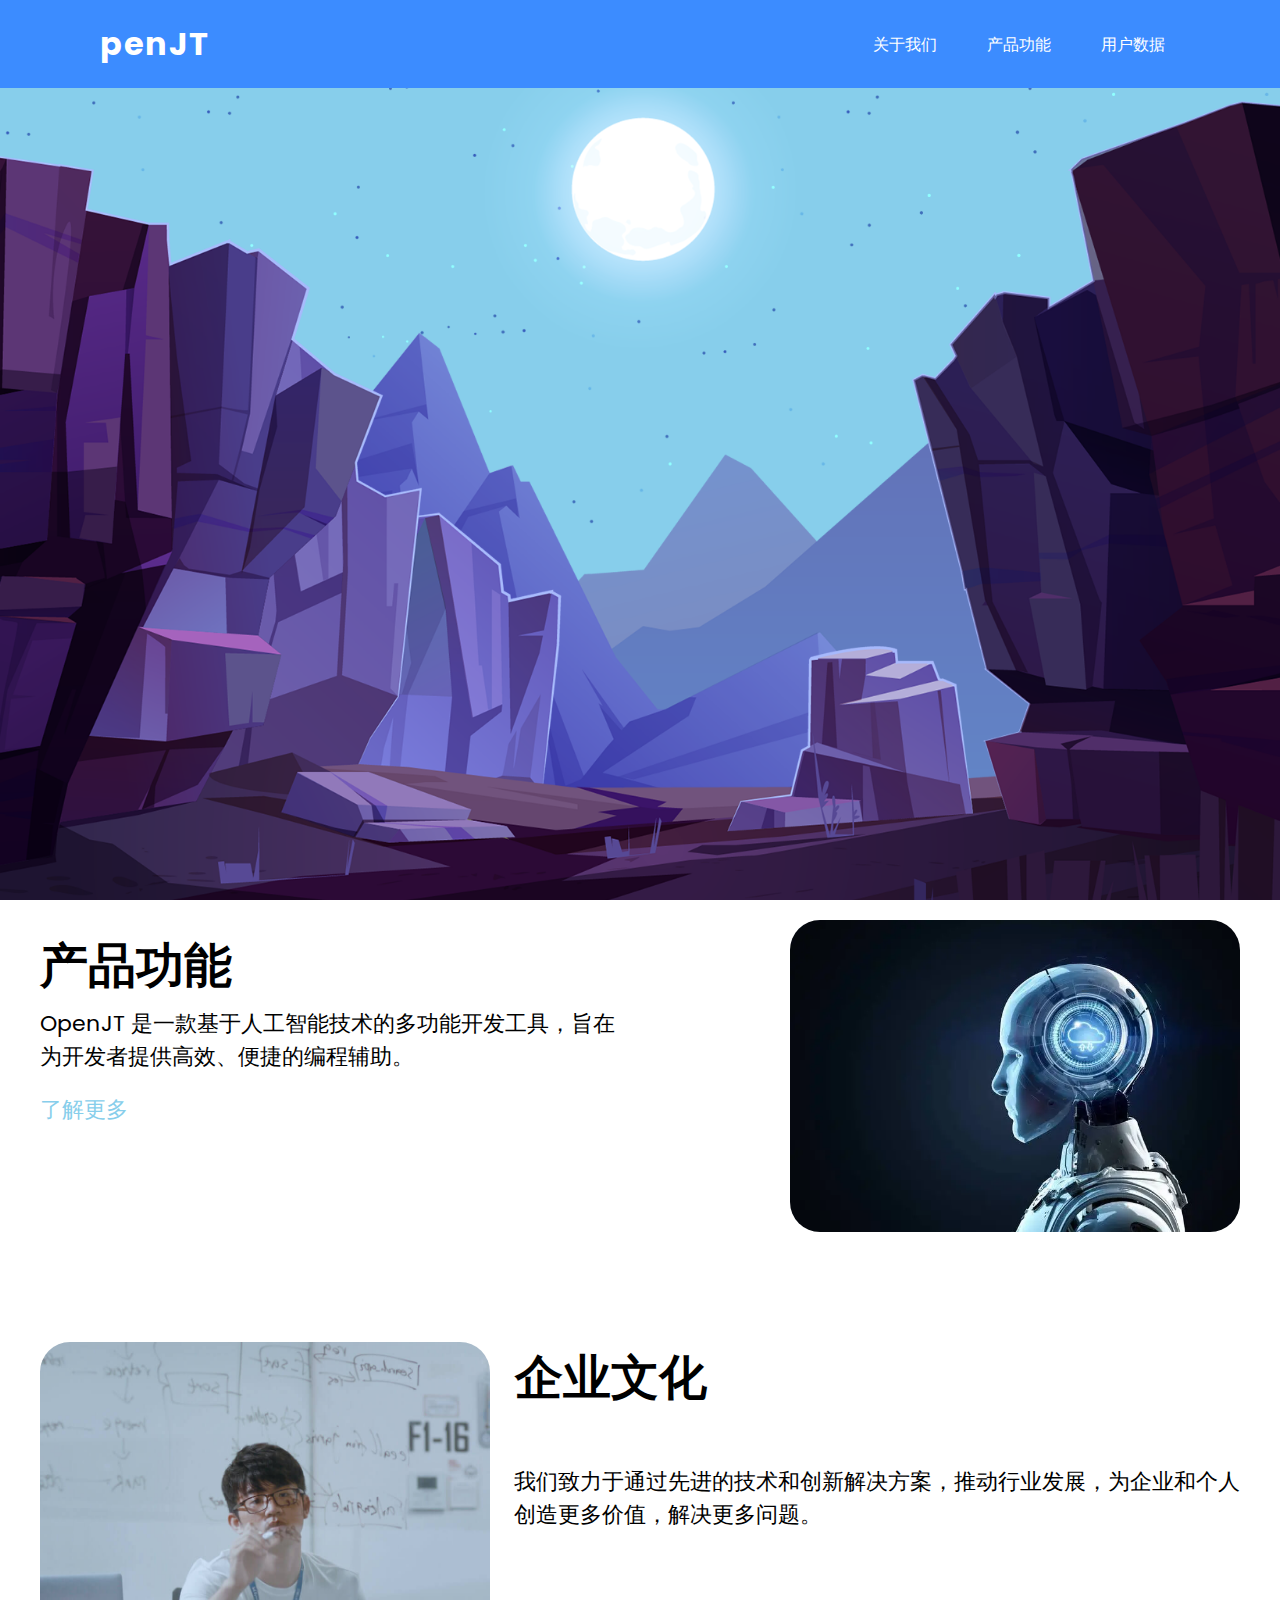
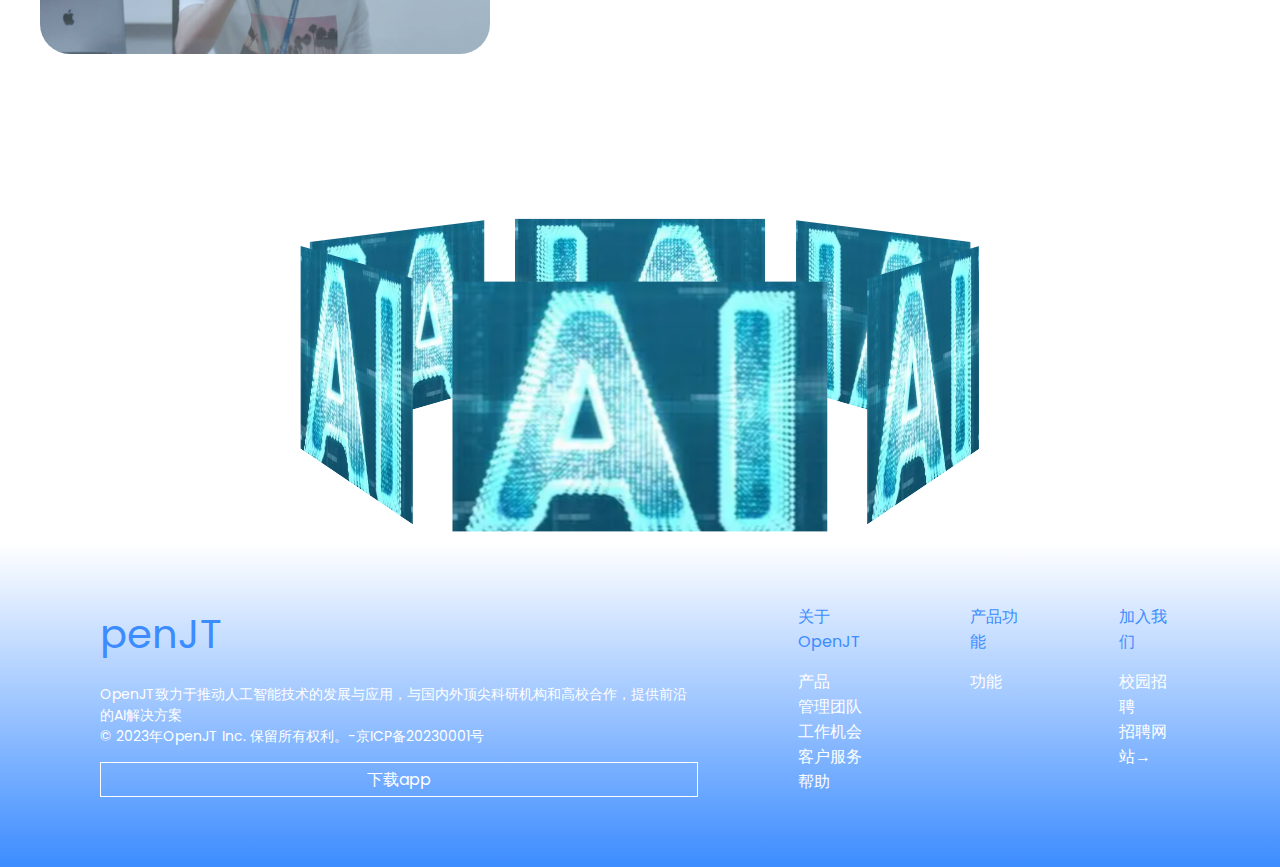
==== index.html @ 79450a0f "first commit" ====
<!DOCTYPE html>
<html lang="en">

<head>
  <meta charset="UTF-8">
  <meta name="viewport" content="width=device-width, initial-scale=1.0">
  <title>OpenJT</title>
  <link rel="stylesheet" href="style.css">

  <link rel="stylesheet" href="https://i.icomoon.io/public/temp/beb28ce70c/UntitledProject/style.css">

</head>

<body>
  <!-- 导航栏部分开始 -->
  <header id="nav">
    <a href="#" class="logo"><span class="icon-aperture-alt"></span>penJT</a>
    <ul>
      <li><a href="index.html">关于我们</a></li>
      <li><a href="function.html">产品功能</a></li>
      <li><a href="user.html">用户数据</a></li>

    </ul>
  </header>
  <!-- 导航栏部分结束 -->
  <!-- 视差滚动部分开始 -->
  <section class="scorll">
    <img src="images/stars.png" id="stars">
    <img src="images/moon.png" id="moon">
    <img src="images/mountains_behind.png" id="mountains_behind">
    <h2 id="text"><span class="icon-aperture-alt"></span>penJT</h2>
    <img src="images/mountains_front.png" id="mountains_front">
  </section>
  <!-- 视差滚动结束 -->
  <!-- 主体部分开始 -->
  <div class="main-box" id="main-box">

    <section class="right">
      <h2>产品功能</h2>
      <div class="desc">

        <p class="inner">OpenJT 是一款基于人工智能技术的多功能开发工具，旨在<br>为开发者提供高效、便捷的编程辅助。
        </p>
        <a href="function.html">了解更多<span class="icon-arrow-right2"></span></a>
      </div>
      <div class="img">
        <img src="images/u=507421398,1505247841&fm=253&fmt=auto&app=120&f=JPEG.jpg" alt="">
      </div>

    </section>
    <section class="right" id="esc">
      <h2>企业文化</h2>
      <div class="desc">

        <p class="inner">我们致力于通过先进的技术和创新解决方案，推动行业发展，为企业和个人<br>创造更多价值，解决更多问题。</p>

      </div>
      <div class="img">
        <img src="images/zh-0-1523846a065bd70e69a6462eeabb59d3.jpg" alt="">
      </div>

    </section>
    <!-- 动画部分开始 -->
    <section class="show">
      <div></div>
      <div></div>
      <div></div>
      <div></div>
      <div></div>
      <div></div>
    </section>
    <!-- 动画部分结束 -->

    <!-- 主体部分结束 -->
    <!-- 尾部开始 -->
    <div class="footer">

      <div class="copyright">
        <a href="#"><span class="icon-aperture-alt"></span>penJT</a>
        <p>OpenJT致力于推动人工智能技术的发展与应用，与国内外顶尖科研机构和高校合作，提供前沿的AI解决方案<br>
          © 2023年OpenJT Inc. 保留所有权利。-京ICP备20230001号
        </p>
        <a href="#" class="app">下载app</a>
      </div>
      <div class="links" id="links">
        <dl>
          <dt>
            关于OpenJT
          </dt>

          <dd><a href="#">产品</a></dd>
          <dd><a href="#">管理团队</a></dd>
          <dd><a href="#">工作机会</a></dd>
          <dd><a href="#">客户服务</a></dd>
          <dd><a href="#">帮助</a></dd>

        </dl>
        <dl>
          <dt>
            产品功能
          </dt>

          <dd><a href="function.html">功能</a></dd>


        </dl>
        <dl>
          <dt>
            加入我们
          </dt>

          <dd><a href="#">校园招聘</a></dd>
          <dd><a href="#">招聘网站→</a></dd>


        </dl>
      </div>

    </div>
    <!-- 尾部结束 -->
    <script src="js/about.js"></script>

</html>
---- style.css ----
@import url('https://fonts.googleapis.com/css?family=Poppins:300,400,500,600,700,800,900&display=swap');

@font-face {
  font-family: 'icomoon';
  src: url('fonts/icomoon.eot?rkpti7');
  src: url('fonts/icomoon.eot?rkpti7#iefix') format('embedded-opentype'),
    url('fonts/icomoon.ttf?rkpti7') format('truetype'),
    url('fonts/icomoon.woff?rkpti7') format('woff'),
    url('fonts/icomoon.svg?rkpti7#icomoon') format('svg');
  font-weight: normal;
  font-style: normal;
  font-display: block;
}

/* 引入字体 */
* {
  margin: 0;
  padding: 0;
  box-sizing: border-box;
  /*不会撑大盒子，宽度和高度包括内边距 */
  font-family: 'Poppins', sans-serif;
  /* 当用户手动导航或者 CSSOM scrolling API 触发滚动操作时 */
  scroll-behavior: smooth;
}

ul {
  list-style: none;

}

body {
  min-height: 100vh;
  background: white;
  overflow-x: hidden;

}

span {
  font-family: 'icomoon';
}

a {
  text-decoration: none;
}

header {
  position: fixed;
  /* 绝对定位固定导航栏 */
  top: 0;
  left: 0;
  /* 导航栏的初始位置 */
  display: flex;
  width: 100%;
  padding: 20px 100px;
  justify-content: space-between;
  background-color: rgb(60, 140, 255);
  z-index: 1000;
}

header .logo {
  color: #fff;
  font-weight: 700;
  font-size: 2em;
  /* 字符间距 */
  letter-spacing: 2px;
}

header ul {
  display: flex;
  justify-content: center;
  align-items: center;
  /* 弹性盒子让元素水平居中排列 */
}

header ul li {
  margin-left: 20px;
  /* 外边距设置 */
}

header ul li a {
  padding: 6px 15px;
  /* 内边距设置 */
  color: #fff;
  border-radius: 20px;
  /* 设置圆角边框 */
}

header ul li a:hover {
  background: #fff;
  color: #000;
}

.scorll {
  position: relative;
  /* 子绝父相 */
  width: 100%;
  height: 100vh;
  display: flex;
  padding: 100px;
  justify-content: center;
  align-items: center;
  overflow: hidden;
  background-color: skyblue;
}

/* 图片叠加并适应 */
.scorll img {
  position: absolute;
  top: 0;
  left: 0;
  width: 100%;
  height: 100%;
  object-fit: cover;
  /* 保持宽高比的情况下尽可能填充盒子 */
}

section img#moon {
  mix-blend-mode: screen;
  /* 元素的颜色会与背景颜色进行混合 */
}

section img#mountains_front {
  z-index: 10;
  /* 前面的山景会覆盖后面的 */
}

/* 设置左移动元素 */
#text {
  position: absolute;
  right: -350px;
  /* 期待形成向下滑动时text出现,所以先往右移，依靠section */
  color: #fff;
  font-size: 7.5vw;
  z-index: 9;
  /* 会被山景覆盖 */
  white-space: nowrap;
  /* 禁止文本换行 */
}

/* 主体部分开始 */
.main-box {
  background: #fff;
  perspective: 1500px;
}

.culture {
  width: 1200px;
  height: 100%;
  display: flex;
  flex-wrap: wrap;
}

.right {
  width: 1200px;
  position: relative;
  margin: 20px auto;
  display: flex;
  justify-content: space-between;
  flex-wrap: wrap;
  padding-bottom: 90px;
  /* border: 2px solid #ccc; */
}

.right h2 {
  position: absolute;
  top: 10px;
  left: 0;
  font-size: 48px;
  margin-bottom: 15px;
}

.right .desc {
  align-self: center;
  font-size: 22px;

}

.right .img {
  width: 450px;
  height: 312px;
  overflow: hidden;
  border-radius: 30px;
}

.img img {
  height: 100%;
  width: 100%;
  object-fit: cover;
}

.desc a {
  display: inline-block;
  padding: 20px 0;
  color: skyblue;
}


#esc {
  flex-direction: row-reverse;
  /* align-content: space-around; */
}

#esc h2 {
  position: absolute;
  top: 0px;
  left: 475px;
  /* float: right; */
}

/* 动画开始 */
section.show {
  width: 300px;
  height: 200px;
  margin: 100px auto;
  position: relative;
  transform-style: preserve-3d;
  animation: move 10s infinite linear;
}



@keyframes move {
  from {
    transform: rotateY(0deg);
  }

  to {
    transform: rotateY(360deg);
  }
}

section.show div {
  width: 100%;
  height: 100%;
  position: absolute;
  top: 0;
  left: 0;
  background: url(images/u=3458684467\,3085237418&fm=253&fmt=auto&app=120&f=JPEG.jpg) center no-repeat;
}

section.show div:nth-child(1) {
  transform: translateZ(300px);
}

section.show div:nth-child(2) {
  /* 先旋转后移动 */
  transform: rotateY(60deg) translateZ(300px);
}

section.show div:nth-child(3) {
  transform: rotateY(120deg) translateZ(300px);
}

section.show div:nth-child(4) {
  transform: rotateY(180deg) translateZ(300px);
}

section.show div:nth-child(5) {
  transform: rotateY(240deg) translateZ(300px);
}

section.show div:nth-child(6) {
  transform: rotateY(300deg) translateZ(300px);
}

/* 动画结束 */
.contact {
  width: 1200px;
  margin: 250px auto;
  /* padding: 50px 0; */
  border: 2px solid rgb(60, 140, 255);
}

.footer {
  display: flex;
  width: 100%;
  padding: 60px 100px;
  justify-content: space-between;
  background: linear-gradient(to top, rgb(60, 140, 255), white);
  color: white;
}


.copyright a {
  font-size: 2.5em;
  color: rgb(60, 140, 255);
  margin: 10px 0;
}

.copyright p {

  font-size: 14px;
  margin: 20px 0 15px 0;

}

.copyright .app {
  display: block;
  color: white;

  border: 1px solid white;
  text-align: center;
  line-height: 33px;
  font-size: 16px;
}

#links {
  display: flex;

}

.footer .links dl {
  margin-left: 100px;

}

.footer .links dl dt {
  font-size: 16px;
  color: rgb(60, 140, 255);
  margin-bottom: 15px;
}

.footer .links dl dd a {
  color: #fff;
}

/* 轮播开始 */
.lunbo {
  width: 100%;
  margin: 100px auto;
}

.content {
  width: 800px;
  height: 500px;
  margin: 20px auto;
  position: relative;
}

#item {
  width: 100%;
  height: 100%;
}

.item {
  position: absolute;
  opacity: 0;
  transition: all 1s;
}

.item.active {
  opacity: 1;
}

img {
  width: 800px;
  height: 500px;
  object-fit: cover;
}

.caption {
  position: absolute;
  bottom: 0;
  left: 0;
  right: 0;
  background: rgba(0, 0, 0, 0.7);
  color: white;
  text-align: center;
  padding: 10px;
  font-size: 16px;
  display: none;
}

.item.active .caption {
  display: block;
}

#btn-left {
  width: 30px;
  height: 69px;
  font-size: 30px;
  color: white;
  background-color: rgba(0, 0, 0, 0.4);
  line-height: 69px;
  padding-left: 5px;
  z-index: 10;
  position: absolute;
  left: 0;
  top: 50%;
  transform: translateY(-60%);
  cursor: pointer;
  opacity: 0;
}

.lunbo:hover #btn-left {
  opacity: 1;
}

#btn-right {
  width: 26px;
  height: 69px;
  font-size: 30px;
  color: white;
  background-color: rgba(0, 0, 0, 0.4);
  line-height: 69px;
  padding-left: 3px;
  z-index: 10;
  position: absolute;
  right: 0;
  top: 50%;
  cursor: pointer;
  opacity: 0;
  transform: translateY(-60%);
}

.lunbo:hover #btn-right {
  opacity: 1;
}

#circle {
  height: 20px;
  display: flex;
  position: absolute;
  bottom: 35px;
  right: 25px;
}

.circle {
  width: 10px;
  height: 10px;
  border-radius: 10px;
  border: 2px solid white;
  background: rgba(0, 0, 0, 0.4);
  cursor: pointer;
  margin: 5px;
}

.white {
  background-color: #FFFFFF;
}

/* 轮播结束 */
section.users {
  width: 1200px;
  height: 800px;
  position: relative;
  display: flex;
}

.users p {
  position: absolute;
  top: 303px;
  left: 750px;
  font-size: 16px;
}

.users h1 {
  position: absolute;
  top: 100px;
  left: 100px;
}
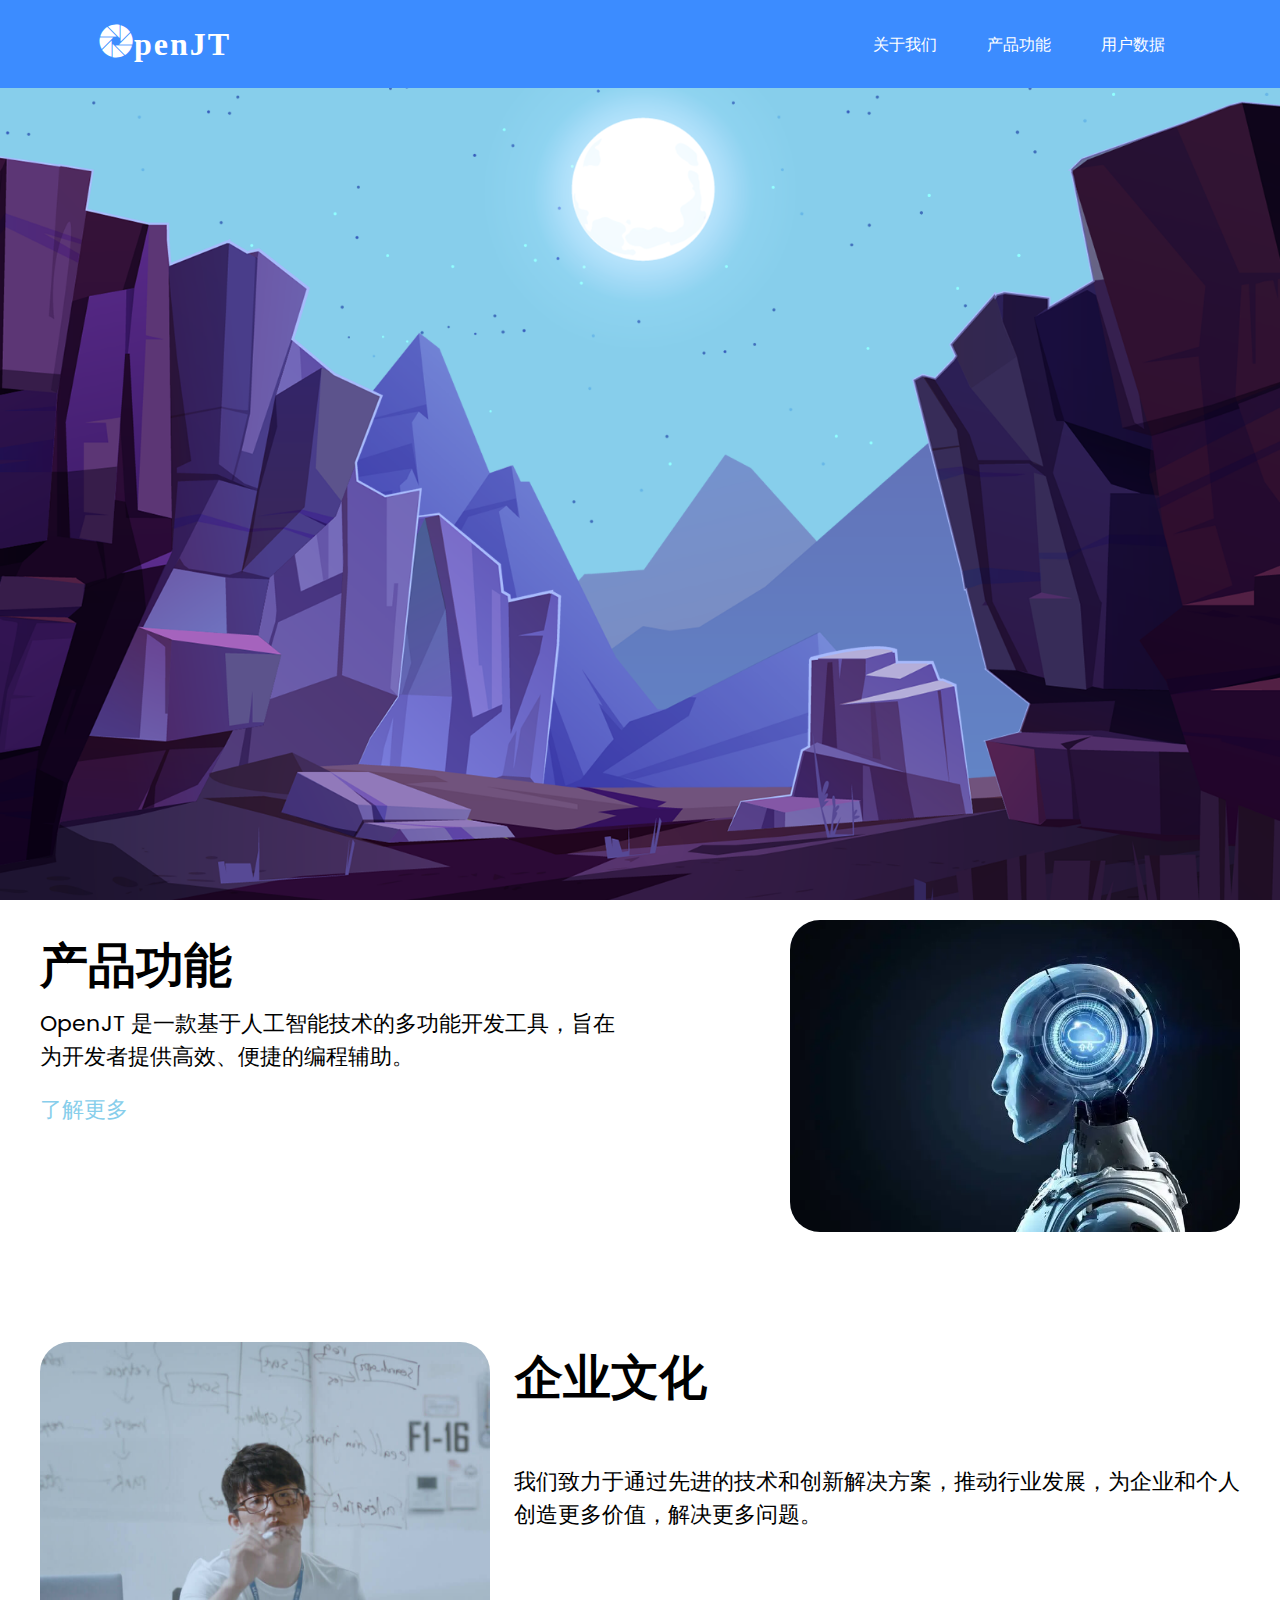
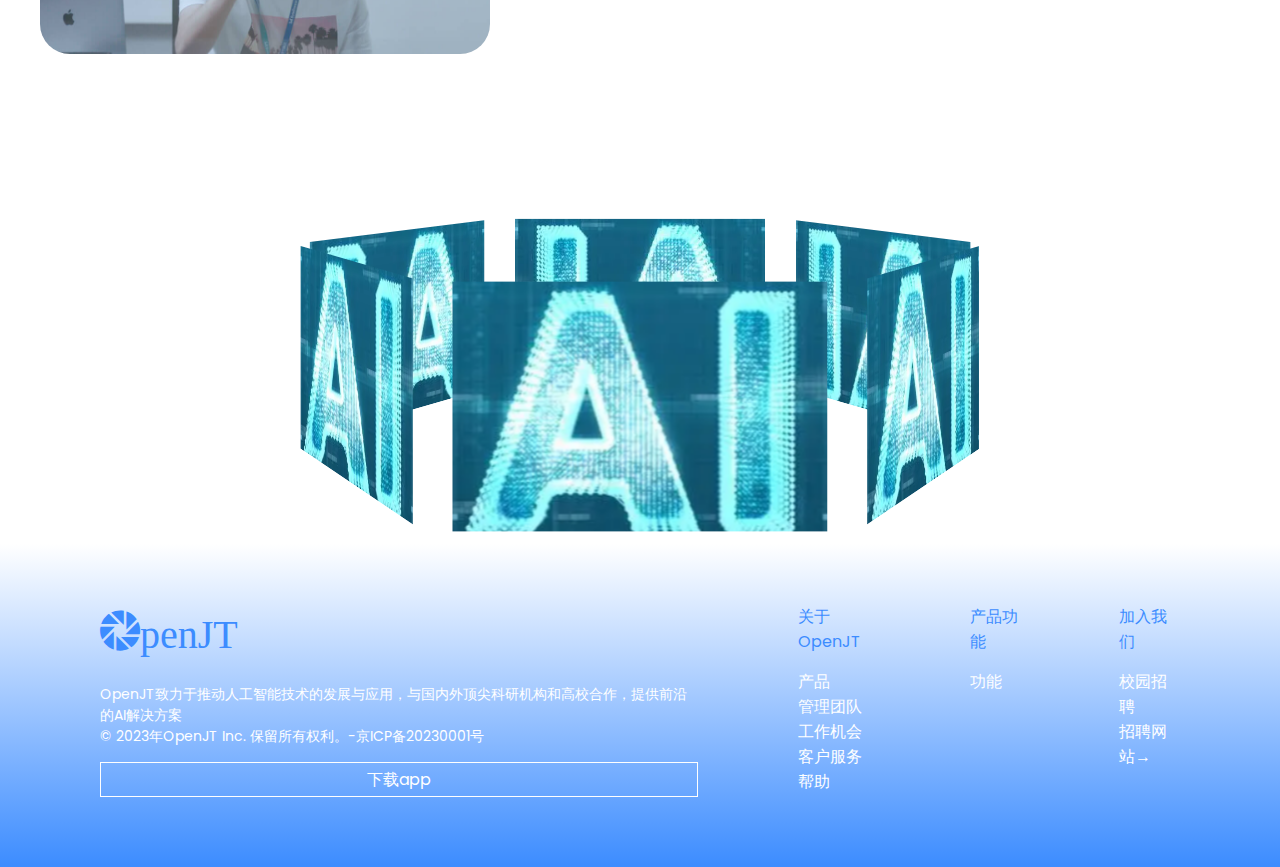
==== commit d5e756e7: "update web" ====
--- a/index.html
+++ b/index.html
@@ -14,7 +14,7 @@
 <body>
   <!-- 导航栏部分开始 -->
   <header id="nav">
-    <a href="#" class="logo"><span class="icon-aperture-alt"></span>penJT</a>
+    <a href="#" class="logo"><span class="icon-aperture-alt">penJT</span></a>
     <ul>
       <li><a href="index.html">关于我们</a></li>
       <li><a href="function.html">产品功能</a></li>
@@ -28,7 +28,7 @@
     <img src="images/stars.png" id="stars">
     <img src="images/moon.png" id="moon">
     <img src="images/mountains_behind.png" id="mountains_behind">
-    <h2 id="text"><span class="icon-aperture-alt"></span>penJT</h2>
+    <h2 id="text"><span class="icon-aperture-alt">penJT</span></h2>
     <img src="images/mountains_front.png" id="mountains_front">
   </section>
   <!-- 视差滚动结束 -->
@@ -76,7 +76,7 @@
     <div class="footer">
 
       <div class="copyright">
-        <a href="#"><span class="icon-aperture-alt"></span>penJT</a>
+        <a href="#"><span class="icon-aperture-alt">penJT</span></a>
         <p>OpenJT致力于推动人工智能技术的发展与应用，与国内外顶尖科研机构和高校合作，提供前沿的AI解决方案<br>
           © 2023年OpenJT Inc. 保留所有权利。-京ICP备20230001号
         </p>
